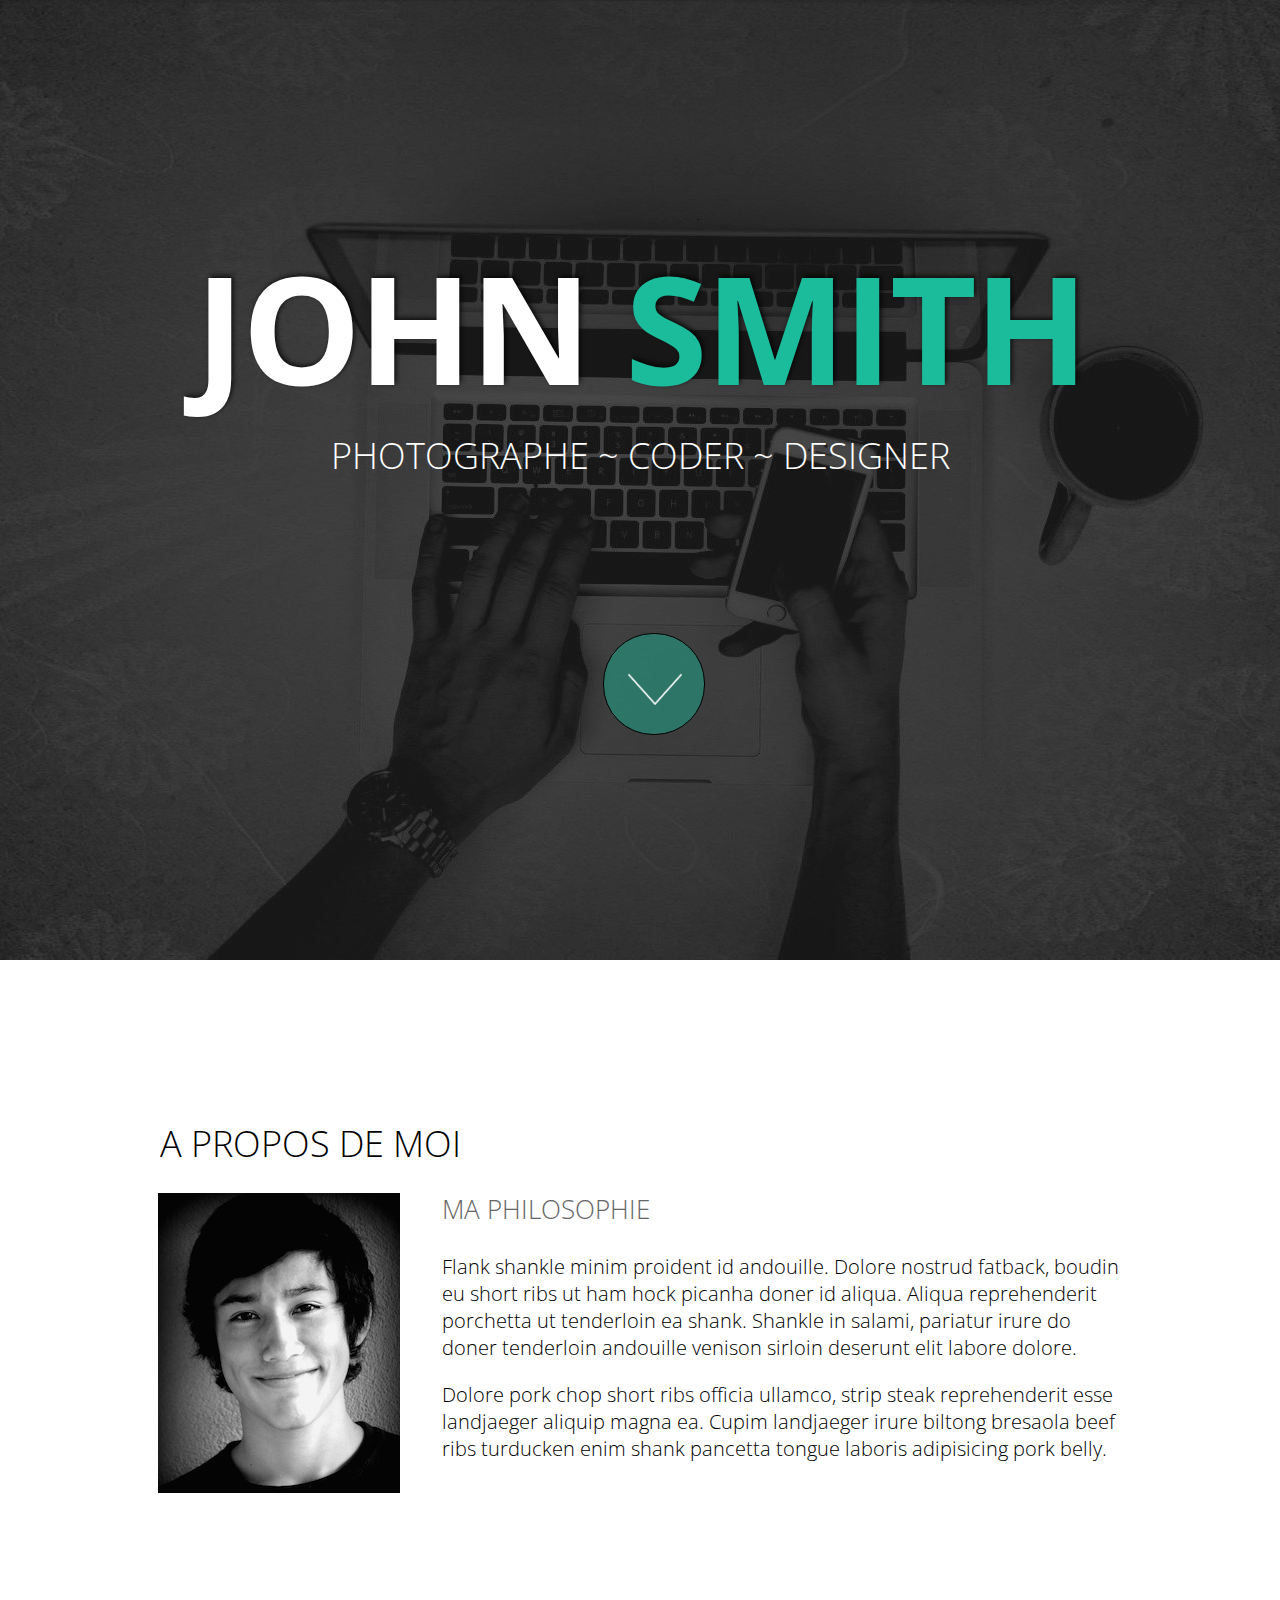
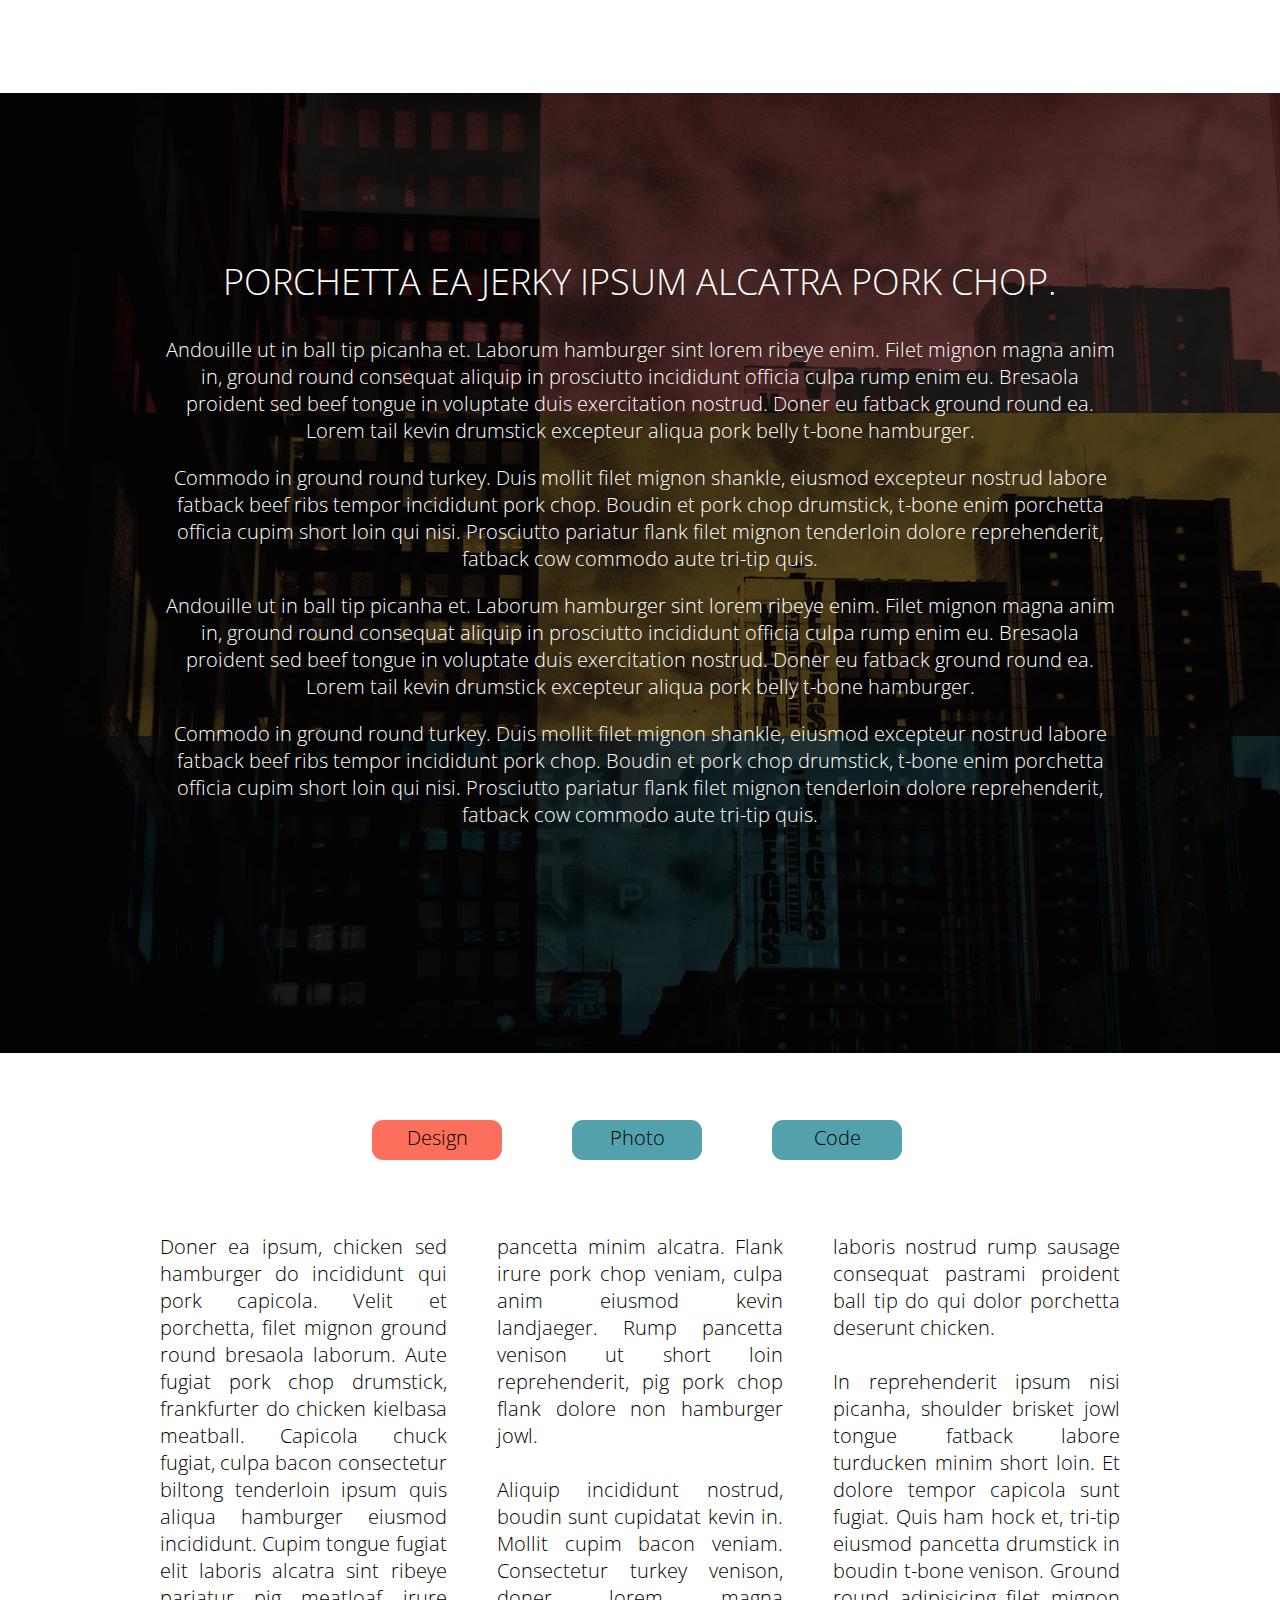
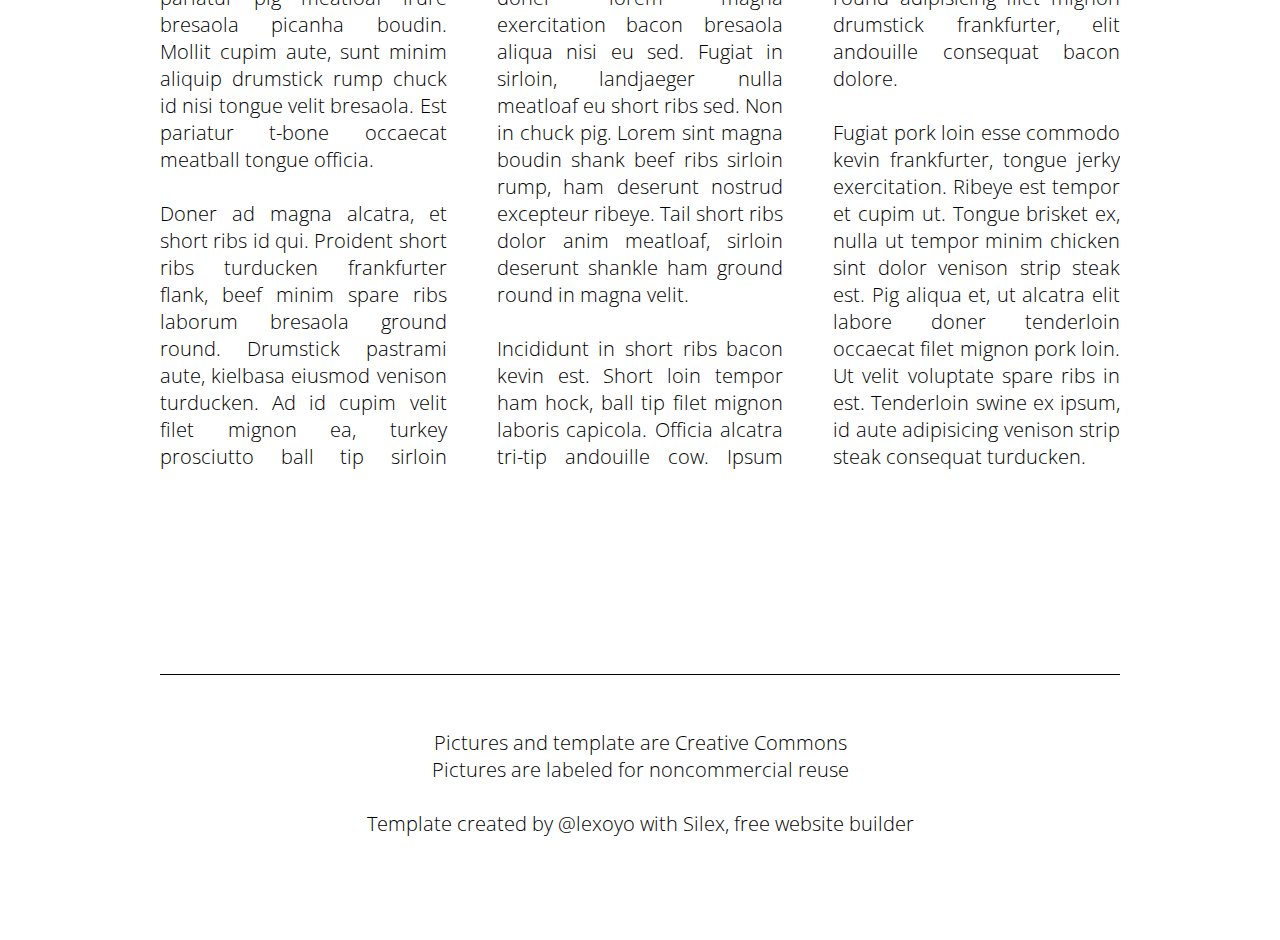
==== index.html @ bbf0ddf7 "Batch update" ====
<!DOCTYPE html><html><head>
    <meta charset="UTF-8">
    <!-- generator meta tag -->
    <!-- leave this for stats and Silex version check -->
    <meta name="generator" content="Silex v2.2.7">
    <!-- End of generator meta tag -->
    <link href="css/normalize.css" rel="stylesheet">
    <link href="css/front-end.css" rel="stylesheet">
    <script type="text/javascript" src="js/jquery.js"></script>
    <script type="text/javascript" src="js/jquery-ui.js"></script>
    <script type="text/javascript" src="js/pageable.js"></script>
    <script type="text/javascript" src="js/front-end.js"></script>

    
    
    





















    



    
    <title></title>





















































    <meta name="viewport" content="width=device-width, initial-scale=1, maximum-scale=2.2" data-silex-viewport="">












    
    <script src="js/unslider-min.js"></script>
    <link rel="stylesheet" href="css/unslider.css">
    
<!-- Silex HEAD tag do not remove -->
    <!-- End of Silex HEAD tag do not remove --><script src="js/script.js" type="text/javascript"></script><link href="css/styles.css" rel="stylesheet" type="text/css"></head>

<body class="body-initial enable-mobile silex-runtime silex-published" data-silex-type="container" style="display: none;">
    <div data-silex-type="container" class="prevent-draggable container-element editable-style silex-id-1489143154958-1 section-element">
        <div data-silex-type="container" class="editable-style silex-element-content website-width silex-id-1489143154957-0 silex-container-content container-element prevent-draggable">
            <div class="editable-style silex-id-1440793860642-0 text-element top-text" data-silex-type="text">
                <div class="silex-element-content normal">
                    <h1 style="text-align: center;" class="heading1"><span style="color: rgb(255, 255, 255);">JOHN</span> SMITH </h1>
                    <div style="text-align: center;">
                        <h2 class="heading2">Photographe ~ Coder ~ Designer </h2>
                    </div>
                </div>
            </div>
            <div class="editable-style silex-id-1440798151836-0 container-element go-down" data-silex-type="container">

                <div data-silex-type="image" class="editable-style silex-id-1484954814876-0 image-element"><img src="assets/scroll_arrow.png" class="silex-element-content"></div>
            </div>
        </div>
    </div>
    <div data-silex-type="container" class="prevent-draggable container-element editable-style silex-id-1489143327627-3 section-element">
        <div data-silex-type="container" class="editable-style silex-element-content website-width silex-id-1489143327626-2 silex-container-content container-element prevent-draggable">

            <div class="editable-style silex-id-1440798996856-3 text-element" data-silex-type="text">
                <div class="silex-element-content normal">
                    <h2 class="heading2">A propos de moi</h2>
                </div>
            </div>
            <div class="editable-style silex-id-1440798669277-2 image-element" data-silex-type="image"><img class="silex-element-content" src="assets/me.jpg">
            </div>
            <div class="editable-style silex-id-1440799193140-4 text-element" data-silex-type="text">
                <div class="silex-element-content normal">
                    <h3 class="heading3">Ma philosophie<br></h3>
                    <p class="normal">Flank shankle minim proident id andouille. Dolore nostrud fatback, boudin eu short ribs ut ham hock picanha doner id aliqua. Aliqua reprehenderit porchetta ut tenderloin ea shank. Shankle in salami, pariatur irure do doner tenderloin
                        andouille venison sirloin deserunt elit labore dolore.
                        <br>
                    </p>
                    <p class="normal"> Dolore pork chop short ribs officia ullamco, strip steak reprehenderit esse landjaeger aliquip magna ea. Cupim landjaeger irure biltong bresaola beef ribs turducken enim shank pancetta tongue laboris adipisicing pork belly.</p>
                </div>
            </div>
        </div>
    </div>
    <div data-silex-type="container" class="prevent-draggable container-element editable-style silex-id-1489143411591-5 section-element">
        <div data-silex-type="container" class="editable-style silex-element-content website-width silex-id-1489143411591-4 silex-container-content container-element prevent-draggable">
            <div class="editable-style silex-id-1440800016088-6 text-element middle-text" data-silex-type="text">
                <div class="silex-element-content normal">
                    <h2 style="text-align: center;" class="heading2">Porchetta ea jerky ipsum alcatra pork chop. <br></h2>
                    <p style="text-align: center;" class="normal">Andouille ut in ball tip picanha et. Laborum hamburger sint lorem ribeye enim. Filet mignon magna anim in, ground round consequat aliquip in prosciutto incididunt officia culpa rump enim eu. Bresaola proident sed beef tongue in voluptate
                        duis exercitation nostrud. Doner eu fatback ground round ea. Lorem tail kevin drumstick excepteur aliqua pork belly t-bone hamburger.</p>
                    <p style="text-align: center;" class="normal"></p>
                    <p style="text-align: center;" class="normal">Commodo in ground round turkey. Duis mollit filet mignon shankle, eiusmod excepteur nostrud labore fatback beef ribs tempor incididunt pork chop. Boudin et pork chop drumstick, t-bone enim porchetta officia cupim short loin qui nisi.
                        Prosciutto pariatur flank filet mignon tenderloin dolore reprehenderit, fatback cow commodo aute tri-tip quis.</p>
                    <p style="text-align: center;" class="normal">Andouille ut in ball tip picanha et. Laborum hamburger sint lorem ribeye enim. Filet mignon magna anim in, ground round consequat aliquip in prosciutto incididunt officia culpa rump enim eu. Bresaola proident sed beef tongue in voluptate
                        duis exercitation nostrud. Doner eu fatback ground round ea. Lorem tail kevin drumstick excepteur aliqua pork belly t-bone hamburger.
                    </p>
                    <p style="text-align: center;" class="normal">Commodo in ground round turkey. Duis mollit filet mignon shankle, eiusmod excepteur nostrud labore fatback beef ribs tempor incididunt pork chop. Boudin et pork chop drumstick, t-bone enim porchetta officia cupim short loin qui nisi.
                        Prosciutto pariatur flank filet mignon tenderloin dolore reprehenderit, fatback cow commodo aute tri-tip quis.</p>
                    <p class="normal" style="text-align: center;"></p>
                </div>
            </div>
        </div>
    </div>




































    <div class="silex-pages">
        <div data-silex-type="image" class="menu-button editable-style silex-id-hamburger-menu image-element page-page-1 paged-element prevent-draggable prevent-resizable"><img alt="open mobile menu" src="[data-uri]" class="silex-element-content"></div><a id="page-design" data-silex-type="page" class="page-element">Design</a><a class="page-element" data-silex-type="page" id="page-photo">Photo</a><a class="page-element" data-silex-type="page" id="page-code">Code</a></div>























































    <div data-silex-type="container" class="prevent-draggable container-element editable-style silex-id-1489143528708-7 section-element">
        <div data-silex-type="container" class="editable-style silex-element-content website-width silex-id-1489143528708-6 silex-container-content container-element prevent-draggable">
            <a href="#!page-design" class="editable-style silex-id-1440800306868-7 text-element button page-link-active" data-silex-type="text">
                <div class="silex-element-content normal">
                    <div style="text-align: center;">Design</div>
                </div>
            </a>
            <a href="#!page-photo" class="editable-style text-element button silex-id-1440800468283-8" data-silex-type="text">
                <div class="silex-element-content normal">
                    <div style="text-align: center;">Photo</div>
                </div>
            </a>
            <a href="#!page-code" class="editable-style text-element button silex-id-1440800509589-9" data-silex-type="text">
                <div class="silex-element-content normal">
                    <div style="text-align: center;">Code</div>
                </div>
            </a>
            <div class="editable-style silex-id-1440800819834-10 text-element col page-design paged-element" data-silex-type="text">
                <div class="silex-element-content normal">Doner ea ipsum, chicken sed hamburger do incididunt qui pork capicola. Velit et porchetta, filet mignon ground round bresaola laborum. Aute fugiat pork chop drumstick, frankfurter do chicken kielbasa meatball. Capicola chuck fugiat, culpa
                    bacon consectetur biltong tenderloin ipsum quis aliqua hamburger eiusmod incididunt. Cupim tongue fugiat elit laboris alcatra sint ribeye pariatur pig meatloaf irure bresaola picanha boudin. Mollit cupim aute, sunt minim aliquip drumstick
                    rump chuck id nisi tongue velit bresaola. Est pariatur t-bone occaecat meatball tongue officia.
                    <br>
                    <br>Doner ad magna alcatra, et short ribs id qui. Proident short ribs turducken frankfurter flank, beef minim spare ribs laborum bresaola ground round. Drumstick pastrami aute, kielbasa eiusmod venison turducken. Ad id cupim velit
                    filet mignon ea, turkey prosciutto ball tip sirloin pancetta minim alcatra. Flank irure pork chop veniam, culpa anim eiusmod kevin landjaeger. Rump pancetta venison ut short loin reprehenderit, pig pork chop flank dolore non hamburger
                    jowl.
                    <br>
                    <br>Aliquip incididunt nostrud, boudin sunt cupidatat kevin in. Mollit cupim bacon veniam. Consectetur turkey venison, doner lorem magna exercitation bacon bresaola aliqua nisi eu sed. Fugiat in sirloin, landjaeger nulla meatloaf eu
                    short ribs sed. Non in chuck pig. Lorem sint magna boudin shank beef ribs sirloin rump, ham deserunt nostrud excepteur ribeye. Tail short ribs dolor anim meatloaf, sirloin deserunt shankle ham ground round in magna velit.
                    <br>
                    <br>Incididunt in short ribs bacon kevin est. Short loin tempor ham hock, ball tip filet mignon laboris capicola. Officia alcatra tri-tip andouille cow. Ipsum laboris nostrud rump sausage consequat pastrami proident ball tip do qui
                    dolor porchetta deserunt chicken.
                    <br>
                    <br>In reprehenderit ipsum nisi picanha, shoulder brisket jowl tongue fatback labore turducken minim short loin. Et dolore tempor capicola sunt fugiat. Quis ham hock et, tri-tip eiusmod pancetta drumstick in boudin t-bone venison.
                    Ground round adipisicing filet mignon drumstick frankfurter, elit andouille consequat bacon dolore.
                    <br>
                    <br>Fugiat pork loin esse commodo kevin frankfurter, tongue jerky exercitation. Ribeye est tempor et cupim ut. Tongue brisket ex, nulla ut tempor minim chicken sint dolor venison strip steak est. Pig aliqua et, ut alcatra elit labore
                    doner tenderloin occaecat filet mignon pork loin. Ut velit voluptate spare ribs in est. Tenderloin swine ex ipsum, id aute adipisicing venison strip steak consequat turducken.</div>
            </div>

            <div class="editable-style text-element col silex-id-1440801309675-13 page-code paged-element paged-element-hidden" data-silex-type="text">
                <div class="silex-element-content normal">Enim pancetta pastrami ad aliqua, ullamco do bacon nisi shank in ball tip commodo cupidatat. Excepteur strip steak magna dolore t-bone labore brisket nulla tail. Landjaeger enim sed meatloaf ut salami cow shank magna ham hock venison boudin
                    capicola pancetta ad. Porchetta capicola pork belly in leberkas. Pork labore meatball, cupidatat meatloaf sausage esse pork loin. Shankle pariatur et, kielbasa pastrami swine landjaeger esse cupim fatback beef ribs ground round consequat.
                    <br>
                    <br>T-bone flank dolore capicola proident aute. Aliqua cupidatat ea, leberkas shank cow meatball. Ipsum sunt excepteur shankle doner nisi ullamco tri-tip short loin consequat strip steak in ut. Irure enim anim, pork swine ut eu bacon
                    cillum pork loin elit et. Sirloin reprehenderit ad swine sausage aute boudin in fatback in laborum pig short loin proident.
                    <br>
                    <br>Officia proident pork loin cupim do elit in veniam, adipisicing salami aute. Mollit jowl do ut chuck ball tip ea pork belly reprehenderit excepteur tenderloin. Turducken rump capicola laboris nisi shankle. Tempor capicola pig,
                    venison enim sed spare ribs minim pastrami commodo. Eiusmod adipisicing pariatur, biltong voluptate cupim aute. Salami bresaola elit ut ham hock, filet mignon velit laborum irure.
                    <br>
                    <br>
                    <br>
                    <br>Dolor prosciutto consectetur dolore nostrud boudin beef reprehenderit tail non andouille. Dolor sunt dolore, kielbasa ad swine landjaeger. Veniam tenderloin exercitation, meatball tempor est occaecat pariatur mollit rump nostrud.
                    Quis frankfurter culpa, minim alcatra prosciutto nostrud enim hamburger tail ground round lorem. Cillum fugiat lorem sirloin corned beef exercitation ex quis tenderloin reprehenderit ad frankfurter prosciutto swine cow.
                    <br>
                    <br>Ea ham in proident. Minim ipsum est ex capicola short loin ad flank pork belly. Turducken velit pig reprehenderit aliquip landjaeger pork loin deserunt magna et cillum adipisicing. Reprehenderit eu excepteur ea, tail jerky biltong
                    turkey ham hock venison pariatur ullamco esse.
                    <br>
                    <br>Sint strip steak shank, cillum tail sed ea. Proident deserunt spare ribs, ham venison jowl ribeye irure cow adipisicing shank ut esse anim capicola. In andouille shankle kielbasa. Elit aute velit, nulla flank shankle leberkas shoulder
                    t-bone cow id.
                    <br>
                    <br>
                    <br>
                </div>
            </div>
            <div data-silex-type="html" class="editable-style silex-id-1492792986749-1 html-element silex-component silex-component-slideshow silex-use-height-not-minheight page-photo paged-element">
                <div class="silex-element-content">
                    <div id="parent_1495975593816_968">
                        <!-- preview -->
                        <div class="prodotype-preview">

                            <div class="preview-text prodotype-force-size">
                                <p>~ Preview ~</p>
                            </div>
                            <figure class="slide-0">
                                <div class="slide-image prodotype-force-size">

                                    <figcaption>This is a slideshow component...</figcaption>

                                </div>
                            </figure>

                        </div>
                        <div id="id_1495975593816_968">
                            <!-- runtime -->
                            <!-- the whole slideshow -->
                            <ul class="prodotype-runtime">

                                <li>
                                    <figure class="slide-0">

                                        <div class="slide-image">

                                            <figcaption>This is a slideshow component...</figcaption>

                                        </div>

                                    </figure>
                                </li>

                                <li>
                                    <figure class="slide-1">

                                        <div class="slide-image">

                                            <figcaption>...with 2 slides!</figcaption>

                                        </div>

                                    </figure>
                                </li>

                            </ul>
                        </div>
                    </div>
                    <style type="text/css">#parent_1495975593816_968 .prodotype-preview {list-style-type: none; margin: 0; padding: 0;}#parent_1495975593816_968 .prodotype-preview .preview-text {display: flex; align-items: center; justify-content: center;}#parent_1495975593816_968 .prodotype-preview .preview-text p {z-index: 1; background-color: black; color: white;}#parent_1495975593816_968 .slide-0 .slide-image {background-image: url('assets/top-pic.jpg'); background-repeat: no-repeat; background-size: cover; background-position: 50%;}#parent_1495975593816_968 .slide-1 .slide-image {background-image: url('assets/pic2.jpg'); background-repeat: no-repeat; background-size: cover; background-position: 50%;}#parent_1495975593816_968 .slide-image {width: 100%; display: flex; justify-content: center; align-items: flex-end;}#parent_1495975593816_968 figcaption {padding: 50px; color: white; background-color: rgba(0, 0, 0, 0.5); width: 100%; text-align: center;}#parent_1495975593816_968 .unslider-nav {position: absolute; bottom: 10px; left: 0; right: 0; top: auto; margin: 0;}#parent_1495975593816_968 .unslider-nav ol {text-align: center;}#parent_1495975593816_968 .unslider-nav ol li.unslider-active {background: #fff; cursor: default; opacity: 1;}#parent_1495975593816_968 .unslider-nav ol li {display: inline-block; float: none; width: 6px; height: 6px; margin: 0 4px; padding: 3px; background: transparent; border-radius: 10px; overflow: hidden; text-indent: -999em; border: 2px solid #fff; cursor: pointer; opacity: .4;}#parent_1495975593816_968 .unslider-arrow {display: block; width: 32px; height: 32px; top: 50%; right: 16px; left: auto; margin-top: -16px; overflow: hidden; background: rgba(0, 0, 0, .2) no-repeat 50% 50%; background-image: url('[data-uri]'); background-size: 7px 11px; border-radius: 32px; text-indent: -999em; opacity: .6; transition: opacity .2s;}#parent_1495975593816_968 .unslider-arrow.prev {left: 16px; right: auto; -ms-transform: rotate(-180deg); transform: rotate(-180deg);}</style>
                    <script type="text/javascript">
                        (function() {
                            function initUnslider() {
                              // do not start in the editor (it would mess with the markup)
                              if(!$('body').hasClass('silex-runtime')) return;
                        
                              var slider = $('#id_1495975593816_968').unslider({
                                'autoplay': false,
                                'speed': 750,
                                'delay': 3000,
                                'index': 0,
                                'nav': true,
                                'animation': 'horizontal',
                                'arrows': true
                              });
                              //  Listen to slide changes
                              
                              // apply element height to the images
                              var silexElement = $('#id_1495975593816_968').closest('.editable-style');
                              var elementMinHeight = silexElement.css('height');
                              var elementWidth = silexElement.css('width');
                              $('#id_1495975593816_968 li .slide-image').css({
                                'height': elementMinHeight
                              });
                              
                          }
                            initUnslider();
                          })();
                    </script>
                </div>
            </div>
        </div>
    </div>
    <div data-silex-type="container" class="prevent-draggable container-element editable-style silex-id-1489143627408-9 section-element">
        <div data-silex-type="container" class="editable-style silex-element-content website-width silex-id-1489143627407-8 silex-container-content container-element prevent-draggable">
            <div class="editable-style silex-id-1440801730160-14 text-element" data-silex-type="text">
                <div class="silex-element-content normal">
                    <div style="text-align: center;">
                        <br>
                        <br>Pictures and template are Creative Commons
                        <br>Pictures are labeled for noncommercial reuse
                        <br>
                        <br>Template created by <a href="//lexoyo.me/">@lexoyo</a> with <a href="//www.silex.me/">Silex, free website builder</a>
                        <br>
                    </div>
                </div>
            </div>
        </div>
    </div>












</body></html>
---- css/front-end.css ----
/**
 * This file holds the basic CSS styles of Silex websites
 */

/* the body covers the whole available space */
/* the body is resized to its content size when needed in front-end.js */
body {
  min-width: 100%;
  min-height: 100%;
  position: absolute;
  transition: min-width .5s ease-out, min-height .5s ease-out; /* smooth body resize when dragging elements near the side, or when page have different size */
  font-family: Arial, sans-serif;
  font-weight: lighter;
}
body.compute-body-size-pending {
  transition: none;
  width: 0;
  height: 0;
}
/* pages */
.page-element{
  display: none;
}
.paged-element{
  display: none;
}
/* default style for silex elements */
.editable-style{
  position: absolute;
  box-sizing: content-box; /* this is needed to set the size of elements with a border (though it could be omited since this is the default value) */
}
.silex-element-content{
  overflow: hidden;
  border-radius: initial;
  width: 100%;
  height: 100%;
}
.silex-element-content {
  pointer-events: none;
}
.section-element > .silex-element-content {
  /* section have a content element, and it needs to keep pointer events
     because it container other silex elements
  */
  pointer-events: auto;
}
body.silex-runtime .silex-element-content {
  pointer-events: auto;
}
/*  needed to have the content 100% height but mess up with UI
.html-element .silex-element-content{
  position: absolute;
}
*/
.editable-style.section-element {
  position: relative;
  left: 0;
  top: 0;
  right: 0;
  padding: 15px 100px;
  margin: 5px 5px;
}
.silex-runtime .editable-style.section-element {
  padding: 0;
  margin: 0;
}
.default-site-width, /* for backward compat, FIXME: remove in a while */
.website-width {
  width: 960px;
}
.section-element .silex-container-content {
  position: relative;
  left: 0;
  top: 0;
  margin-left: auto;
  margin-right: auto;
  height: 100%;
  overflow: initial;
}
/* background */
.background{
  position: relative !important;
  left: 0 !important;
  top: 0 !important; /* !important is useful while editing */
  margin-left: auto;
  margin-right: auto;
  z-index: 1;
}
/* resize */
.editable-style.image-element .silex-element-content{
  position: absolute;
  border-radius: inherit; /* this is to follow the element's radius */
}
/* links default formatting */
.editable-style[data-silex-href]{
  cursor: pointer;
}
.text-element a, a.text-element{
  color: inherit;
  text-decoration: initial;
}
.text-element a:hover, a.text-element:hover{
  color: inherit;
  text-decoration: underline;
}
/* Remove dots surrounding links in Firefox
    because of normalize.css */
a:focus{ outline: none;}

.silex-pages .menu-button {
  display: none;
}
/* Mobile styles */
@media (max-width:480px) {
  /* hide horizontal scroll bar which appears because of residual values in css */
  html {
    overflow-x: hidden;
  }
  /* mobile hamburger menu */
  body.enable-mobile .silex-pages .menu-button {
    width: 50px;
    height: 40px;
    left: 105%;
    top: 10px;
    position: absolute;
    cursor: pointer;
    border-radius: 6px;
    display: initial;
  }

  /* mobile side bar */
  body.enable-mobile .silex-pages {
    position: fixed;
    z-index: 999999;
    width: 80%;
    height: 100%;
    background-color: #4C4C4C;
    right: 100%;
    top: 0;
    transition: right .1s ease-out;
    border-style: solid;
    border-width: 0 1px 0 0;
    border-color: #8E8E8E;
  }
  body.enable-mobile.show-mobile-menu .silex-pages {
    right: 20%;
  }
  body.enable-mobile .page-element {
    display: block;
    cursor: pointer;
    padding: 1em;
    font-size: 1.6em;
    color: #FFFFFF;
    text-overflow: ellipsis;
    white-space: nowrap;
    overflow: hidden;
  }
  body.enable-mobile .page-element.page-link-active {
    background-color: #262626;
  }
  /* elements styles */
  body.enable-mobile {
    padding: 60px 0 0 0; /* leave space for the hamburger button */
  }
  body.enable-mobile .background {
    height: initial;
    padding-bottom: 50px;
  }
  body.enable-mobile {
    min-height: 100%;
    max-width: 100%;
  }
  body.enable-mobile .editable-style,
  body.enable-mobile .background.background-initial {
    position: relative;
    top: auto;
    left: auto;
    max-width: 95%; /* less than 100% in the editor to be able to resize container */
    min-width: auto; /* this is to remove sections min-width, since section min-width is set to the witdh of its content in Element::setStyle() */
    margin-left: auto;
    margin-right: auto;
  }
  body.enable-mobile .editable-style.section-element {
    max-width: 100%; /* section bg should be 100% width because user do not need to grab the side and resize */
    padding: 0;
    margin: 0;
  }
  body.enable-mobile .container-element {
    display: flex;
    align-items: center;
    justify-content: space-around;
    flex-wrap: wrap;
  }
  /* but still hide paged elements or desktop only elements */
  .paged-element-hidden.paged-element.editable-style {
    display: none;
  }
  body.enable-mobile .editable-style.hide-on-mobile {
    display: none;
  }
  body.silex-runtime.enable-mobile .editable-style,
  body.silex-runtime.enable-mobile .background.background-initial {
    max-width: 100%;
  }
}

/**
 * prodotype components
 */
.prodotype-runtime {
  display: none;
}
body.silex-runtime .prodotype-runtime {
  display: block;
}
body.silex-runtime .prodotype-preview {
  display: none;
}
.prodotype-force-size {
  position: absolute;
  width: 100%;
  height: 100%;
}
.silex-component-button button {
  width: 100%;
}
---- css/unslider.css ----
.unslider{overflow:auto;margin:0;padding:0}.unslider-wrap{position:relative}.unslider-wrap.unslider-carousel li{float:left}.unslider-vertical>ul{height:100%}.unslider-vertical li{float:none;width:100%}.unslider-fade{position:relative}.unslider-fade .unslider-wrap li{position:absolute;left:0;top:0;right:0;z-index:8}.unslider-fade .unslider-wrap li.unslider-active{z-index:10}.unslider li,.unslider ol,.unslider ul{list-style:none;margin:0;padding:0;border:none}.unslider-arrow{position:absolute;left:20px;z-index:2;cursor:pointer}.unslider-arrow.next{left:auto;right:20px}
---- css/styles.css ----
@import url(https://fonts.googleapis.com/css?family=Open+Sans:700,300);.normal {font-family: "Open Sans", sans-serif; font-weight: 300; font-size: 20px;}.top-text .normal {color: white;}body.enable-mobile {padding: 0;}.silex-pages {display: none;}.heading1 {text-shadow: 2px -2px 5px rgba(0, 0, 0, 0.75); letter-spacing: -3px; font-size: 150px; font-weight: 700; line-height: 150px; margin-bottom: 0; text-transform: uppercase; text-rendering: optimizelegibility; color: #1ABC9C;}.heading2 {font-size: 36px; font-weight: 300; letter-spacing: -1; text-rendering: optimizelegibility; text-transform: uppercase;}.heading3 {font-size: 26px; font-weight: 300; text-rendering: optimizelegibility; text-transform: uppercase; color: #666666;}.go-down {cursor: pointer;}body .top-pic {left: 0; right: 0; width: auto;}.arrow .normal {font-size: 110px; line-height: 15px; color: white;}.middle-text .normal {color: white;}.button {color: white; line-height: 35px;}.button.page-link-active {background-color: #FC6F5C;}.col>div {columns: 3; column-gap: 50px; -moz-columns: 2; -moz-column-gap: 50px; -webkit-columns: 3; -webkit-column-gap: 50px; text-align: justify;}
.body-initial {background-color: rgb(255, 255, 255);}.silex-id-1489143154958-1 {top: 100px; left: NaNpx; background-image: url('../assets/top-pic.jpg'); background-position: center center; background-size: cover; background-repeat: no-repeat; background-color: rgba(51,51,51,1);}.silex-id-1489143154957-0 {min-height: 960px; background-color: transparent;}@media only screen and (max-width: 480px), only screen and (max-device-width: 480px) {.silex-id-1489143154957-0 {top: 0px; left: 12px; width: 445px; min-height: 960px;}}.silex-id-1440793860642-0 {width: 960px; top: 151px; left: 0px; background-color: transparent; border-top-left-radius: 5px; border-top-right-radius: 5px; border-bottom-right-radius: 5px; border-bottom-left-radius: 5px; border-top-width: 0px; border-right-width: 0px; border-bottom-width: 0px; border-left-width: 0px; border-top-style: solid; border-right-style: solid; border-bottom-style: solid; border-left-style: solid; min-height: 394px;}@media only screen and (max-width: 480px), only screen and (max-device-width: 480px) {.silex-id-1440793860642-0 {top: 75px; left: 11px; width: 423px; min-height: 558px;}}.silex-id-1440798151836-0 {width: 100px; top: 633px; left: 443px; background-color: rgba(26, 188, 156, 0.447059); border-top-left-radius: 50px; border-top-right-radius: 50px; border-bottom-right-radius: 50px; border-bottom-left-radius: 50px; border-top-width: 1px; border-right-width: 1px; border-bottom-width: 1px; border-left-width: 1px; border-top-style: solid; border-right-style: solid; border-bottom-style: solid; border-left-style: solid; border-top-color: rgb(0, 0, 0); border-right-color: rgb(0, 0, 0); border-bottom-color: rgb(0, 0, 0); border-left-color: rgb(0, 0, 0); min-height: 100px;}.silex-id-1484954814876-0 {min-height: 33px; width: 54px; top: 38px; left: 24px;}.silex-id-1489143327627-3 {top: 960px; left: 0px; background-color: transparent;}@media only screen and (max-width: 480px), only screen and (max-device-width: 480px) {.silex-id-1489143327627-3 {top: 1020px; left: 0px;}}.silex-id-1489143327626-2 {min-height: 733px; background-color: transparent;}@media only screen and (max-width: 480px), only screen and (max-device-width: 480px) {.silex-id-1489143327626-2 {min-height: 1014px;}}.silex-id-1440798996856-3 {width: 489px; top: 129px; left: 0px; min-height: 94px;}.silex-id-1440798669277-2 {width: 242px; top: 233px; left: -2px; min-height: 300px;}.silex-id-1440799193140-4 {width: 678px; top: 205px; left: 282px; min-height: 347px;}.silex-id-1489143411591-5 {top: 1473px; left: 0px; background-color: rgba(51,51,51,1); background-image: url('../assets/pic2.jpg');}.silex-id-1489143411591-4 {min-height: 960px; background-color: transparent;}.silex-id-1440800016088-6 {width: 960px; top: 134px; left: 0px; min-height: 621px;}.silex-id-1489143528708-7 {top: 6637px; left: 0px;}@media only screen and (max-width: 480px), only screen and (max-device-width: 480px) {.silex-id-1489143528708-7 {top: 3293px; left: 0px;}}.silex-id-1489143528708-6 {min-height: 1163px; background-color: rgb(255, 255, 255);}@media only screen and (max-width: 480px), only screen and (max-device-width: 480px) {.silex-id-1489143528708-6 {min-height: 2771px;}}.silex-id-1440800306868-7 {width: 130px; top: 67px; left: 212px; background-color: rgb(83, 161, 173); border-top-left-radius: 11px; border-top-right-radius: 11px; border-bottom-right-radius: 11px; border-bottom-left-radius: 11px; min-height: 40px;}.silex-id-1440800468283-8 {width: 130px; top: 67px; left: 412px; background-color: rgb(83, 161, 173); border-top-left-radius: 11px; border-top-right-radius: 11px; border-bottom-right-radius: 11px; border-bottom-left-radius: 11px; min-height: 40px;}.silex-id-1440800509589-9 {width: 130px; top: 67px; left: 612px; background-color: rgb(83, 161, 173); border-top-left-radius: 11px; border-top-right-radius: 11px; border-bottom-right-radius: 11px; border-bottom-left-radius: 11px; min-height: 40px;}.silex-id-1440800819834-10 {width: 960px; top: 180px; left: 0px; min-height: 960px;}.silex-id-1440801309675-13 {width: 960px; top: 180px; left: 0px; min-height: 960px;}@media only screen and (max-width: 480px), only screen and (max-device-width: 480px) {.silex-id-1440801309675-13 {top: 195px; left: 11px; width: 423px; min-height: 2525px;}}.silex-id-1492792986749-1 {height: 979px; width: 960px; background-color: transparent; top: 162px; left: 0px;}.silex-id-1489143627408-9 {top: 6637px; left: 0px;}.silex-id-1489143627407-8 {min-height: 324px; background-color: rgb(255, 255, 255);}.silex-id-1440801730160-14 {width: 960px; top: 58px; left: 0px; border-top-width: 1px; border-right-width: 0px; border-bottom-width: 0px; border-left-width: 0px; border-top-style: solid; border-right-style: solid; border-bottom-style: solid; border-left-style: solid; min-height: 218.25px;}body {display: initial !important;}
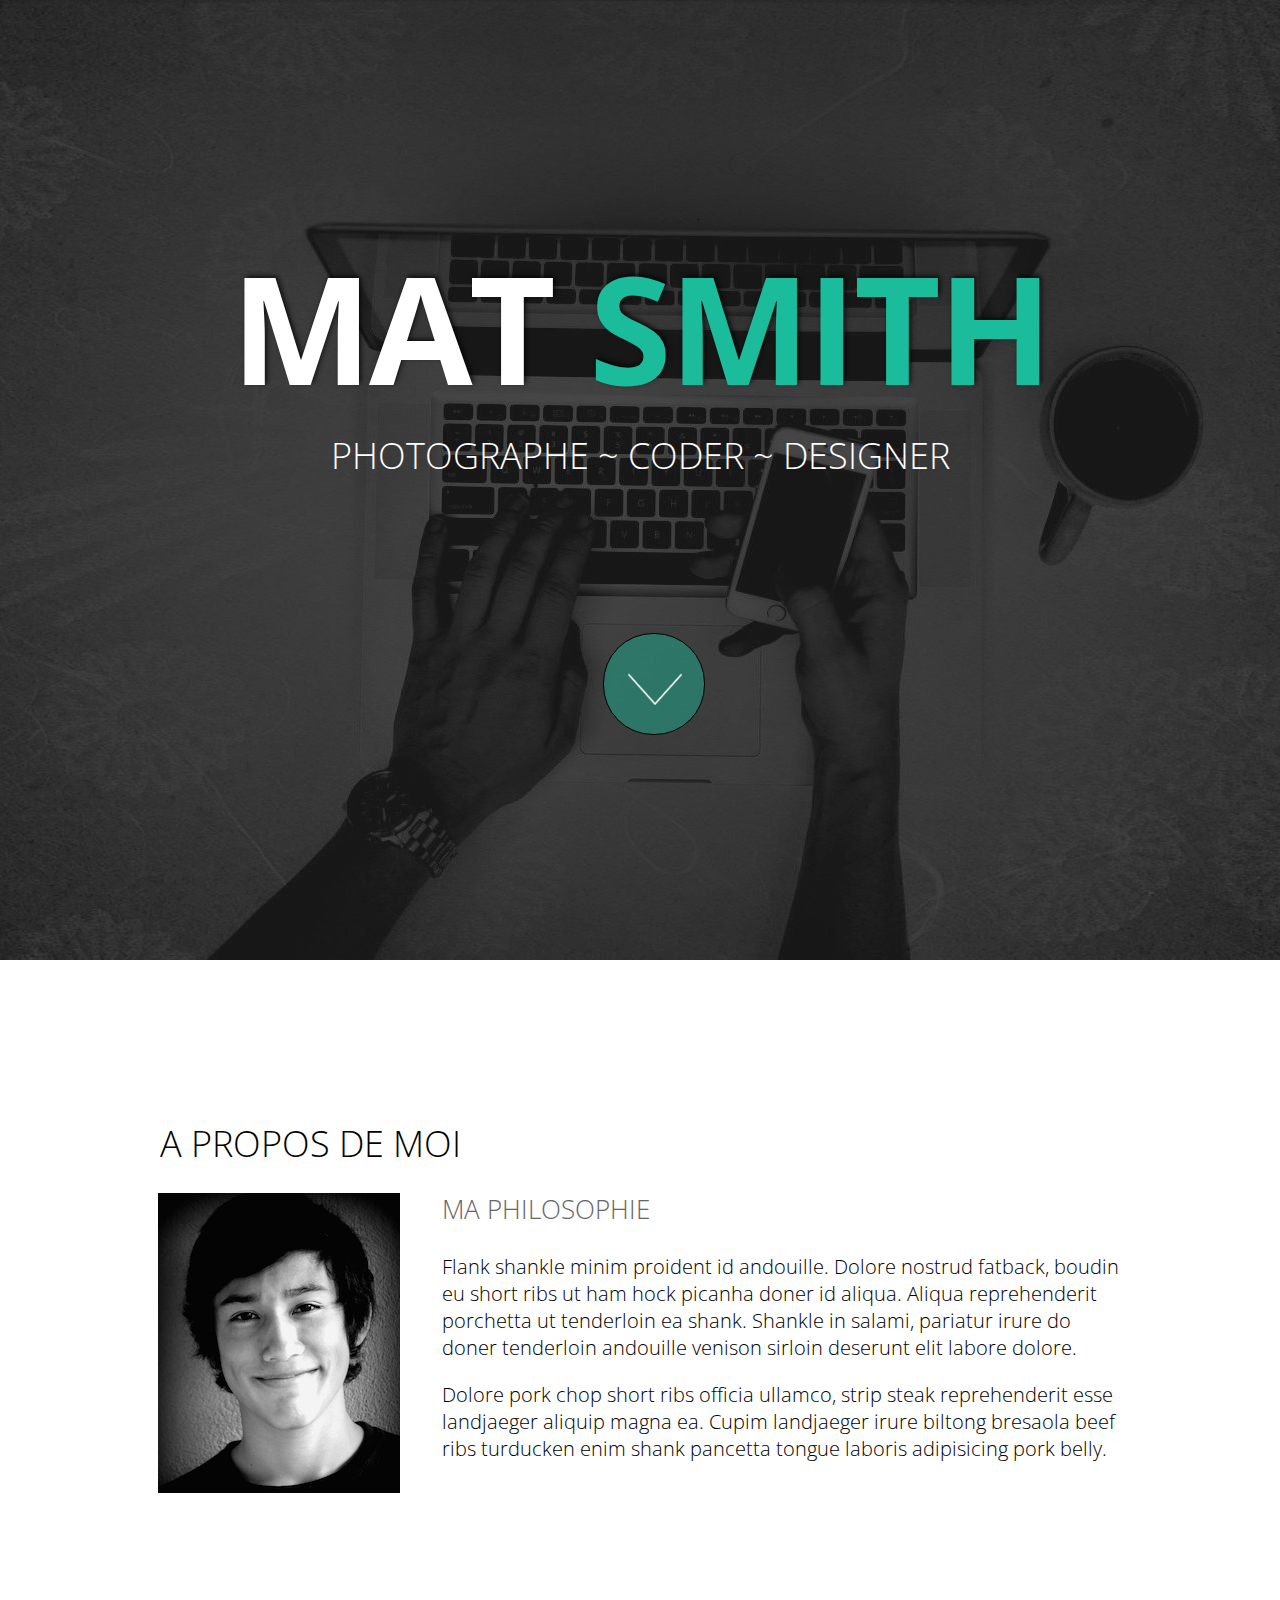
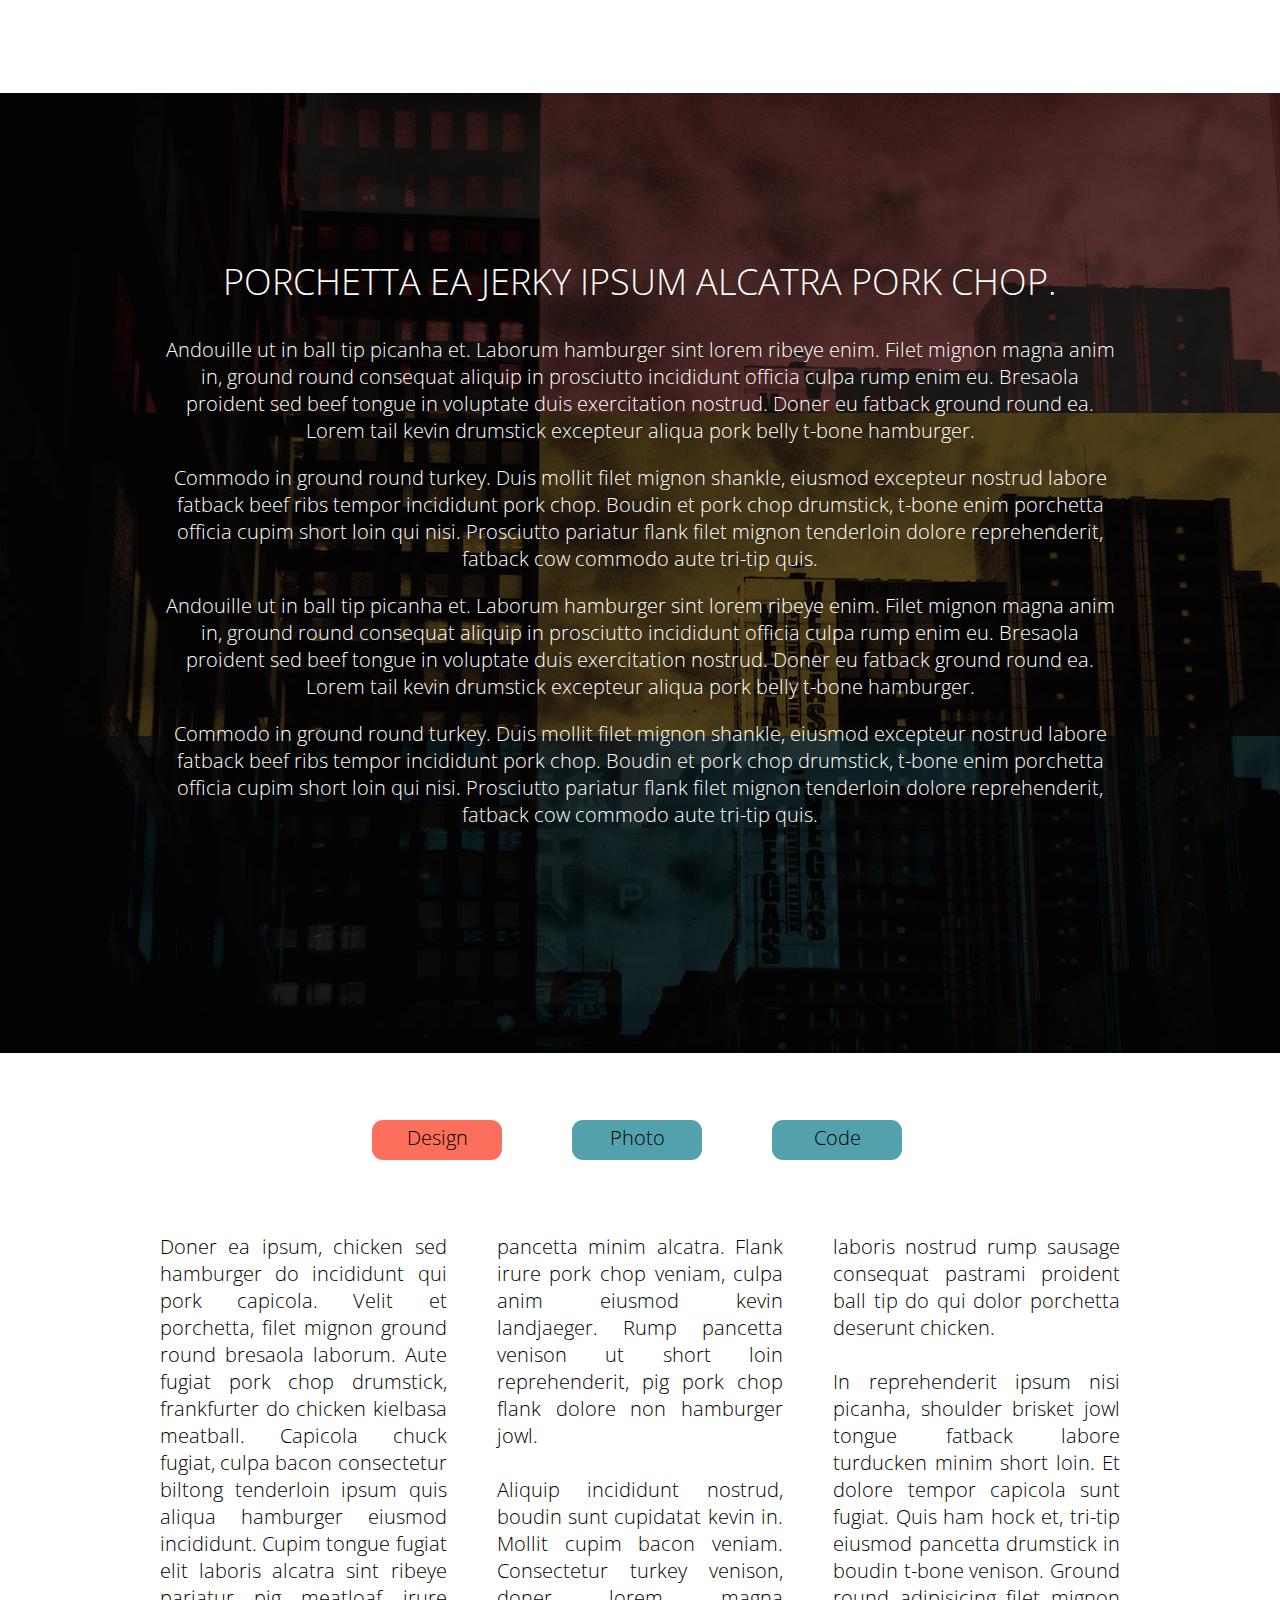
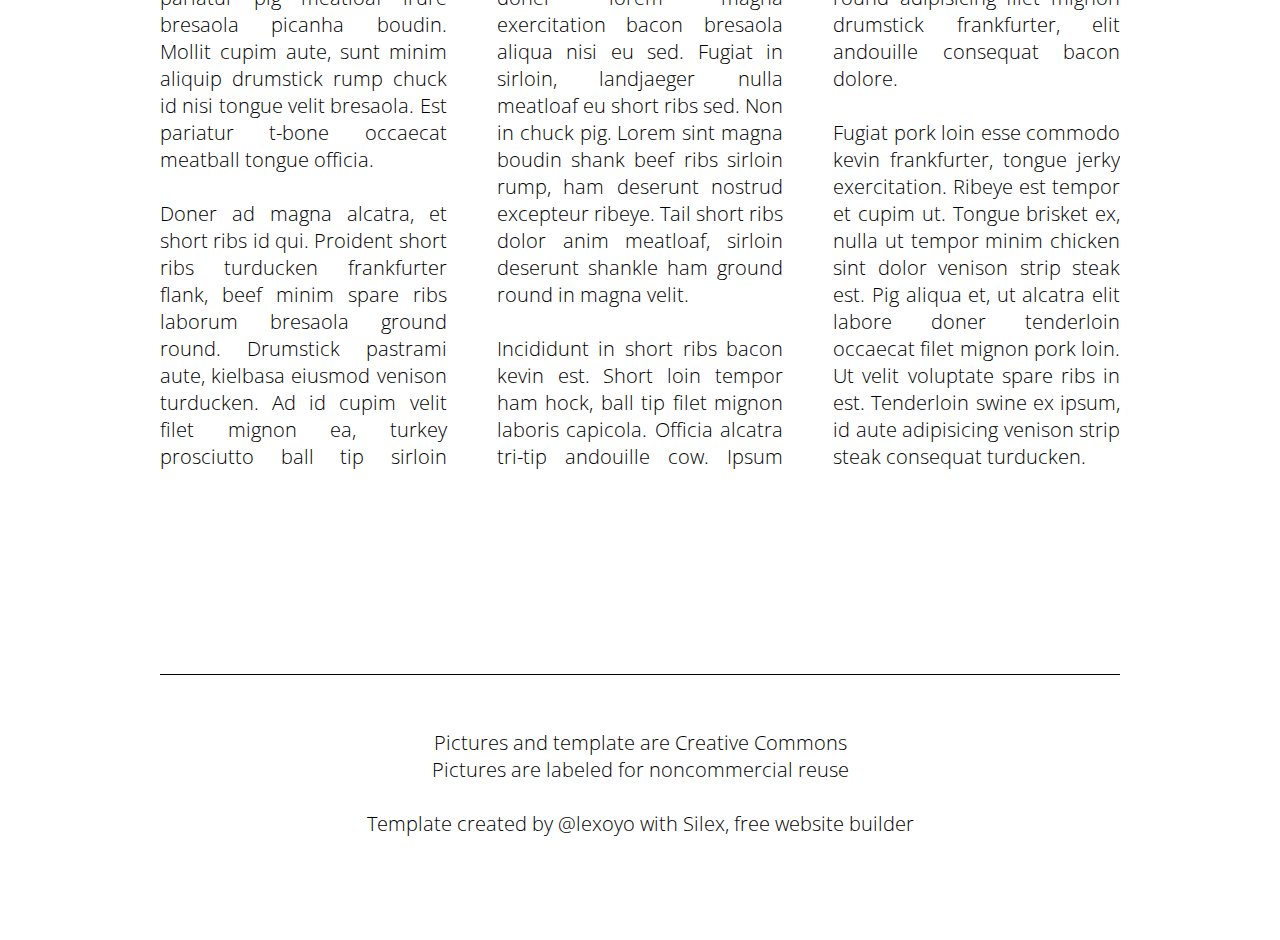
==== commit 662bc517: "Batch update" ====
--- a/index.html
+++ b/index.html
@@ -119,7 +119,7 @@
         <div data-silex-type="container" class="editable-style silex-element-content website-width silex-id-1489143154957-0 silex-container-content container-element prevent-draggable">
             <div class="editable-style silex-id-1440793860642-0 text-element top-text" data-silex-type="text">
                 <div class="silex-element-content normal">
-                    <h1 style="text-align: center;" class="heading1"><span style="color: rgb(255, 255, 255);">JOHN</span> SMITH </h1>
+                    <h1 style="text-align: center;" class="heading1"><span style="color: rgb(255, 255, 255);">Mat</span> SMITH </h1>
                     <div style="text-align: center;">
                         <h2 class="heading2">Photographe ~ Coder ~ Designer </h2>
                     </div>
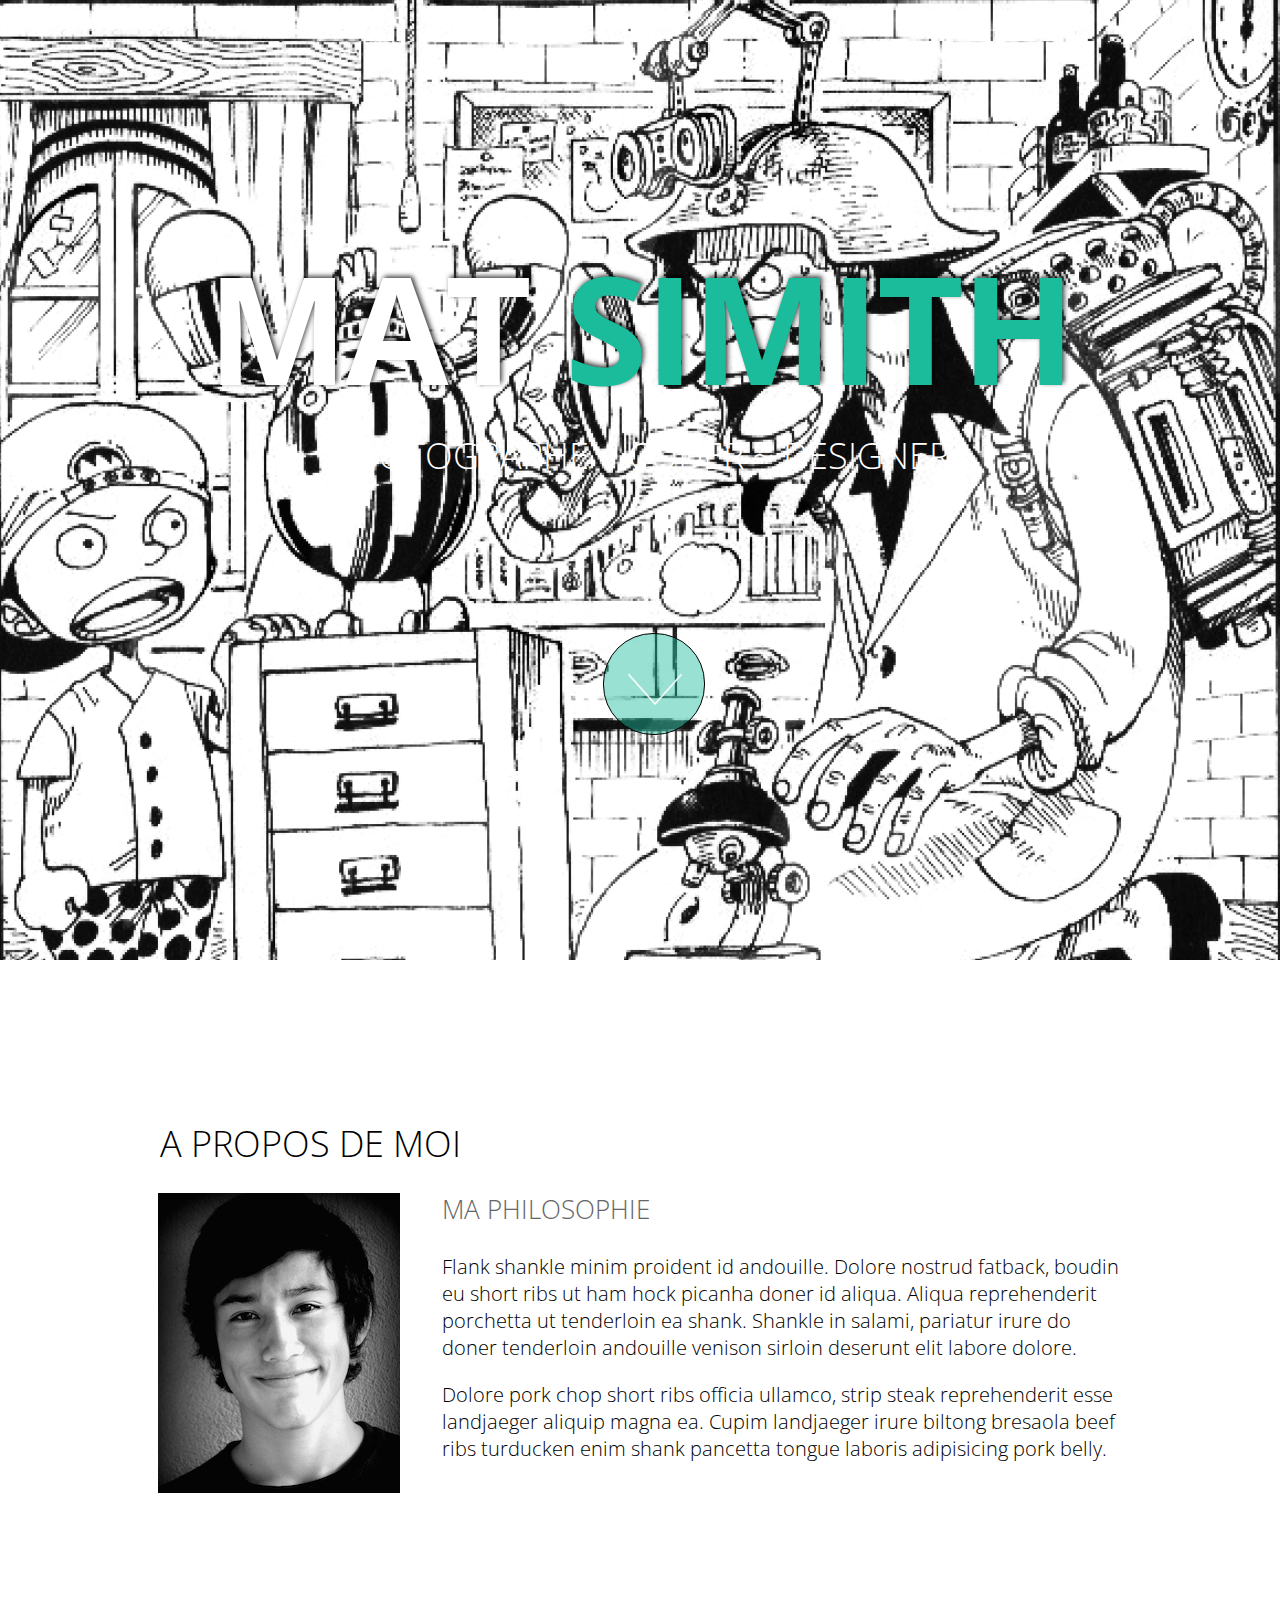
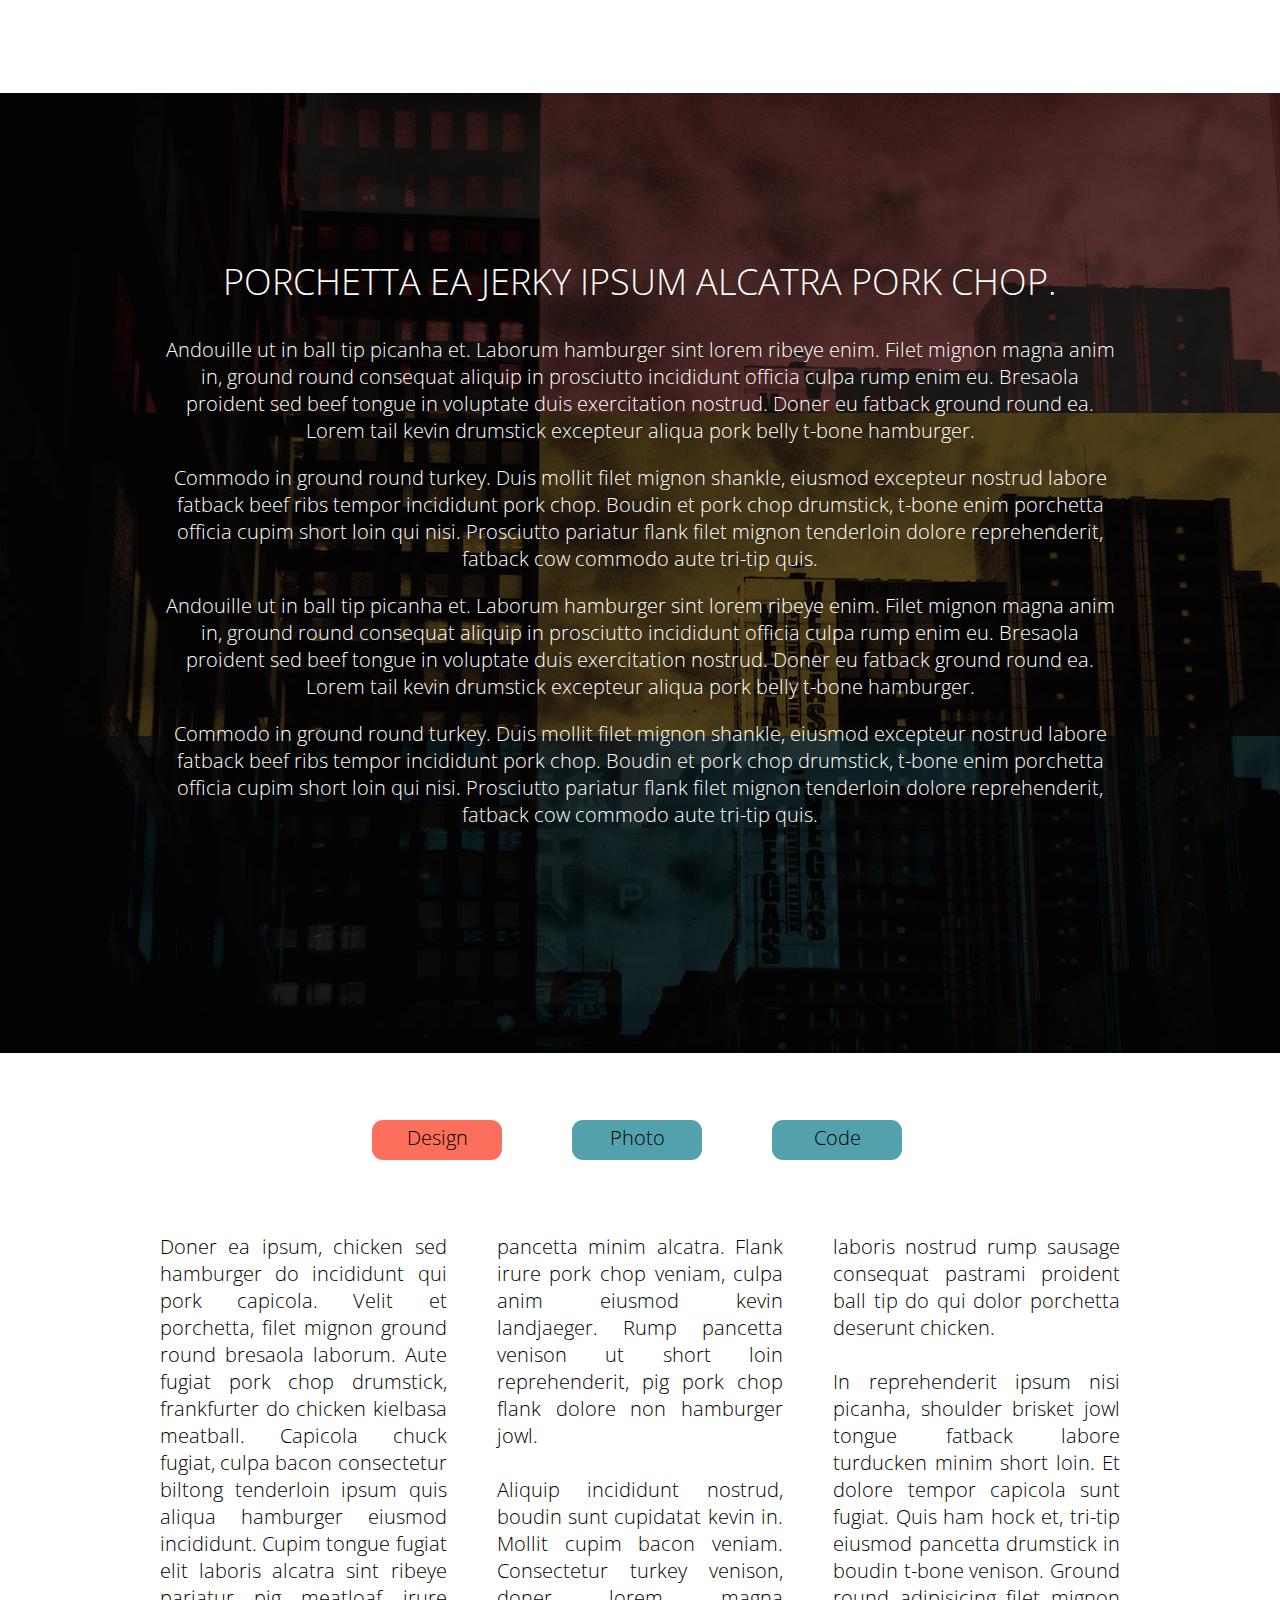
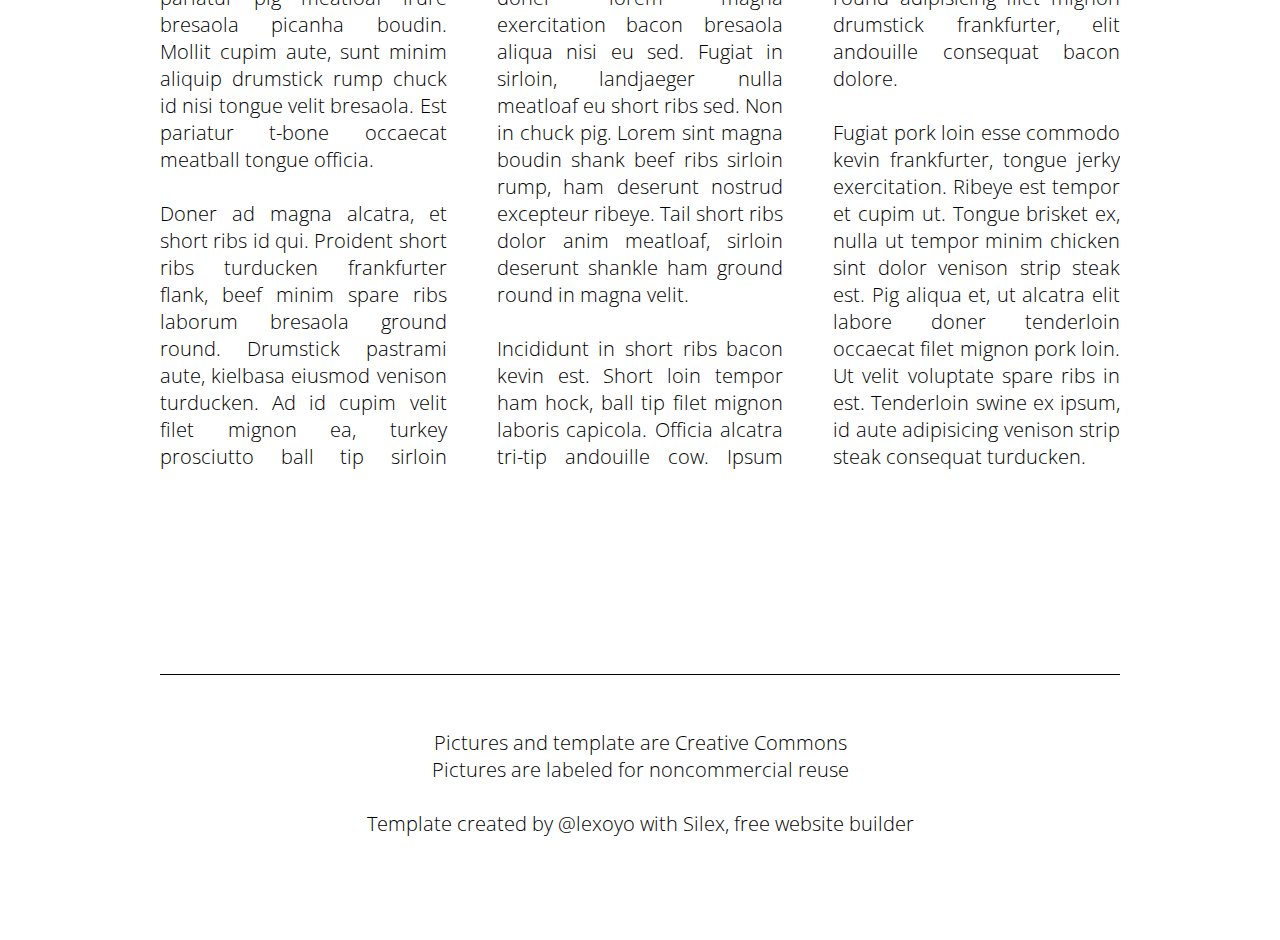
==== commit a5bfabf8: "Batch update" ====
--- a/index.html
+++ b/index.html
@@ -119,7 +119,7 @@
         <div data-silex-type="container" class="editable-style silex-element-content website-width silex-id-1489143154957-0 silex-container-content container-element prevent-draggable">
             <div class="editable-style silex-id-1440793860642-0 text-element top-text" data-silex-type="text">
                 <div class="silex-element-content normal">
-                    <h1 style="text-align: center;" class="heading1"><span style="color: rgb(255, 255, 255);">Mat</span> SMITH </h1>
+                    <h1 style="text-align: center;" class="heading1"><span style="color: rgb(255, 255, 255);">Mat</span> SiMITH </h1>
                     <div style="text-align: center;">
                         <h2 class="heading2">Photographe ~ Coder ~ Designer </h2>
                     </div>
--- a/css/styles.css
+++ b/css/styles.css
@@ -1,3 +1,3 @@
 
 @import url(https://fonts.googleapis.com/css?family=Open+Sans:700,300);.normal {font-family: "Open Sans", sans-serif; font-weight: 300; font-size: 20px;}.top-text .normal {color: white;}body.enable-mobile {padding: 0;}.silex-pages {display: none;}.heading1 {text-shadow: 2px -2px 5px rgba(0, 0, 0, 0.75); letter-spacing: -3px; font-size: 150px; font-weight: 700; line-height: 150px; margin-bottom: 0; text-transform: uppercase; text-rendering: optimizelegibility; color: #1ABC9C;}.heading2 {font-size: 36px; font-weight: 300; letter-spacing: -1; text-rendering: optimizelegibility; text-transform: uppercase;}.heading3 {font-size: 26px; font-weight: 300; text-rendering: optimizelegibility; text-transform: uppercase; color: #666666;}.go-down {cursor: pointer;}body .top-pic {left: 0; right: 0; width: auto;}.arrow .normal {font-size: 110px; line-height: 15px; color: white;}.middle-text .normal {color: white;}.button {color: white; line-height: 35px;}.button.page-link-active {background-color: #FC6F5C;}.col>div {columns: 3; column-gap: 50px; -moz-columns: 2; -moz-column-gap: 50px; -webkit-columns: 3; -webkit-column-gap: 50px; text-align: justify;}
-.body-initial {background-color: rgb(255, 255, 255);}.silex-id-1489143154958-1 {top: 100px; left: NaNpx; background-image: url('../assets/top-pic.jpg'); background-position: center center; background-size: cover; background-repeat: no-repeat; background-color: rgba(51,51,51,1);}.silex-id-1489143154957-0 {min-height: 960px; background-color: transparent;}@media only screen and (max-width: 480px), only screen and (max-device-width: 480px) {.silex-id-1489143154957-0 {top: 0px; left: 12px; width: 445px; min-height: 960px;}}.silex-id-1440793860642-0 {width: 960px; top: 151px; left: 0px; background-color: transparent; border-top-left-radius: 5px; border-top-right-radius: 5px; border-bottom-right-radius: 5px; border-bottom-left-radius: 5px; border-top-width: 0px; border-right-width: 0px; border-bottom-width: 0px; border-left-width: 0px; border-top-style: solid; border-right-style: solid; border-bottom-style: solid; border-left-style: solid; min-height: 394px;}@media only screen and (max-width: 480px), only screen and (max-device-width: 480px) {.silex-id-1440793860642-0 {top: 75px; left: 11px; width: 423px; min-height: 558px;}}.silex-id-1440798151836-0 {width: 100px; top: 633px; left: 443px; background-color: rgba(26, 188, 156, 0.447059); border-top-left-radius: 50px; border-top-right-radius: 50px; border-bottom-right-radius: 50px; border-bottom-left-radius: 50px; border-top-width: 1px; border-right-width: 1px; border-bottom-width: 1px; border-left-width: 1px; border-top-style: solid; border-right-style: solid; border-bottom-style: solid; border-left-style: solid; border-top-color: rgb(0, 0, 0); border-right-color: rgb(0, 0, 0); border-bottom-color: rgb(0, 0, 0); border-left-color: rgb(0, 0, 0); min-height: 100px;}.silex-id-1484954814876-0 {min-height: 33px; width: 54px; top: 38px; left: 24px;}.silex-id-1489143327627-3 {top: 960px; left: 0px; background-color: transparent;}@media only screen and (max-width: 480px), only screen and (max-device-width: 480px) {.silex-id-1489143327627-3 {top: 1020px; left: 0px;}}.silex-id-1489143327626-2 {min-height: 733px; background-color: transparent;}@media only screen and (max-width: 480px), only screen and (max-device-width: 480px) {.silex-id-1489143327626-2 {min-height: 1014px;}}.silex-id-1440798996856-3 {width: 489px; top: 129px; left: 0px; min-height: 94px;}.silex-id-1440798669277-2 {width: 242px; top: 233px; left: -2px; min-height: 300px;}.silex-id-1440799193140-4 {width: 678px; top: 205px; left: 282px; min-height: 347px;}.silex-id-1489143411591-5 {top: 1473px; left: 0px; background-color: rgba(51,51,51,1); background-image: url('../assets/pic2.jpg');}.silex-id-1489143411591-4 {min-height: 960px; background-color: transparent;}.silex-id-1440800016088-6 {width: 960px; top: 134px; left: 0px; min-height: 621px;}.silex-id-1489143528708-7 {top: 6637px; left: 0px;}@media only screen and (max-width: 480px), only screen and (max-device-width: 480px) {.silex-id-1489143528708-7 {top: 3293px; left: 0px;}}.silex-id-1489143528708-6 {min-height: 1163px; background-color: rgb(255, 255, 255);}@media only screen and (max-width: 480px), only screen and (max-device-width: 480px) {.silex-id-1489143528708-6 {min-height: 2771px;}}.silex-id-1440800306868-7 {width: 130px; top: 67px; left: 212px; background-color: rgb(83, 161, 173); border-top-left-radius: 11px; border-top-right-radius: 11px; border-bottom-right-radius: 11px; border-bottom-left-radius: 11px; min-height: 40px;}.silex-id-1440800468283-8 {width: 130px; top: 67px; left: 412px; background-color: rgb(83, 161, 173); border-top-left-radius: 11px; border-top-right-radius: 11px; border-bottom-right-radius: 11px; border-bottom-left-radius: 11px; min-height: 40px;}.silex-id-1440800509589-9 {width: 130px; top: 67px; left: 612px; background-color: rgb(83, 161, 173); border-top-left-radius: 11px; border-top-right-radius: 11px; border-bottom-right-radius: 11px; border-bottom-left-radius: 11px; min-height: 40px;}.silex-id-1440800819834-10 {width: 960px; top: 180px; left: 0px; min-height: 960px;}.silex-id-1440801309675-13 {width: 960px; top: 180px; left: 0px; min-height: 960px;}@media only screen and (max-width: 480px), only screen and (max-device-width: 480px) {.silex-id-1440801309675-13 {top: 195px; left: 11px; width: 423px; min-height: 2525px;}}.silex-id-1492792986749-1 {height: 979px; width: 960px; background-color: transparent; top: 162px; left: 0px;}.silex-id-1489143627408-9 {top: 6637px; left: 0px;}.silex-id-1489143627407-8 {min-height: 324px; background-color: rgb(255, 255, 255);}.silex-id-1440801730160-14 {width: 960px; top: 58px; left: 0px; border-top-width: 1px; border-right-width: 0px; border-bottom-width: 0px; border-left-width: 0px; border-top-style: solid; border-right-style: solid; border-bottom-style: solid; border-left-style: solid; min-height: 218.25px;}body {display: initial !important;}
+.body-initial {background-color: rgb(255, 255, 255);}.silex-id-1489143154958-1 {top: 100px; left: NaNpx; background-image: url('../assets/jouets-dangereuxx.png'); background-position: center center; background-size: cover; background-repeat: no-repeat; background-color: rgba(51,51,51,1);}.silex-id-1489143154957-0 {min-height: 960px; background-color: transparent;}@media only screen and (max-width: 480px), only screen and (max-device-width: 480px) {.silex-id-1489143154957-0 {top: 0px; left: 12px; width: 445px; min-height: 960px;}}.silex-id-1440793860642-0 {width: 960px; top: 151px; left: 0px; background-color: transparent; border-top-left-radius: 5px; border-top-right-radius: 5px; border-bottom-right-radius: 5px; border-bottom-left-radius: 5px; border-top-width: 0px; border-right-width: 0px; border-bottom-width: 0px; border-left-width: 0px; border-top-style: solid; border-right-style: solid; border-bottom-style: solid; border-left-style: solid; min-height: 394px;}@media only screen and (max-width: 480px), only screen and (max-device-width: 480px) {.silex-id-1440793860642-0 {top: 75px; left: 11px; width: 423px; min-height: 558px;}}.silex-id-1440798151836-0 {width: 100px; top: 633px; left: 443px; background-color: rgba(26, 188, 156, 0.447059); border-top-left-radius: 50px; border-top-right-radius: 50px; border-bottom-right-radius: 50px; border-bottom-left-radius: 50px; border-top-width: 1px; border-right-width: 1px; border-bottom-width: 1px; border-left-width: 1px; border-top-style: solid; border-right-style: solid; border-bottom-style: solid; border-left-style: solid; border-top-color: rgb(0, 0, 0); border-right-color: rgb(0, 0, 0); border-bottom-color: rgb(0, 0, 0); border-left-color: rgb(0, 0, 0); min-height: 100px;}.silex-id-1484954814876-0 {min-height: 33px; width: 54px; top: 38px; left: 24px;}.silex-id-1489143327627-3 {top: 960px; left: 0px; background-color: transparent;}@media only screen and (max-width: 480px), only screen and (max-device-width: 480px) {.silex-id-1489143327627-3 {top: 1020px; left: 0px;}}.silex-id-1489143327626-2 {min-height: 733px; background-color: transparent;}@media only screen and (max-width: 480px), only screen and (max-device-width: 480px) {.silex-id-1489143327626-2 {min-height: 1014px;}}.silex-id-1440798996856-3 {width: 489px; top: 129px; left: 0px; min-height: 94px;}.silex-id-1440798669277-2 {width: 242px; top: 233px; left: -2px; min-height: 300px;}.silex-id-1440799193140-4 {width: 678px; top: 205px; left: 282px; min-height: 347px;}.silex-id-1489143411591-5 {top: 1473px; left: 0px; background-color: rgba(51,51,51,1); background-image: url('../assets/pic2.jpg');}.silex-id-1489143411591-4 {min-height: 960px; background-color: transparent;}.silex-id-1440800016088-6 {width: 960px; top: 134px; left: 0px; min-height: 621px;}.silex-id-1489143528708-7 {top: 6637px; left: 0px;}@media only screen and (max-width: 480px), only screen and (max-device-width: 480px) {.silex-id-1489143528708-7 {top: 3293px; left: 0px;}}.silex-id-1489143528708-6 {min-height: 1163px; background-color: rgb(255, 255, 255);}@media only screen and (max-width: 480px), only screen and (max-device-width: 480px) {.silex-id-1489143528708-6 {min-height: 2771px;}}.silex-id-1440800306868-7 {width: 130px; top: 67px; left: 212px; background-color: rgb(83, 161, 173); border-top-left-radius: 11px; border-top-right-radius: 11px; border-bottom-right-radius: 11px; border-bottom-left-radius: 11px; min-height: 40px;}.silex-id-1440800468283-8 {width: 130px; top: 67px; left: 412px; background-color: rgb(83, 161, 173); border-top-left-radius: 11px; border-top-right-radius: 11px; border-bottom-right-radius: 11px; border-bottom-left-radius: 11px; min-height: 40px;}.silex-id-1440800509589-9 {width: 130px; top: 67px; left: 612px; background-color: rgb(83, 161, 173); border-top-left-radius: 11px; border-top-right-radius: 11px; border-bottom-right-radius: 11px; border-bottom-left-radius: 11px; min-height: 40px;}.silex-id-1440800819834-10 {width: 960px; top: 180px; left: 0px; min-height: 960px;}.silex-id-1440801309675-13 {width: 960px; top: 180px; left: 0px; min-height: 960px;}@media only screen and (max-width: 480px), only screen and (max-device-width: 480px) {.silex-id-1440801309675-13 {top: 195px; left: 11px; width: 423px; min-height: 2525px;}}.silex-id-1492792986749-1 {height: 979px; width: 960px; background-color: transparent; top: 162px; left: 0px;}.silex-id-1489143627408-9 {top: 6637px; left: 0px;}.silex-id-1489143627407-8 {min-height: 324px; background-color: rgb(255, 255, 255);}.silex-id-1440801730160-14 {width: 960px; top: 58px; left: 0px; border-top-width: 1px; border-right-width: 0px; border-bottom-width: 0px; border-left-width: 0px; border-top-style: solid; border-right-style: solid; border-bottom-style: solid; border-left-style: solid; min-height: 218.25px;}body {display: initial !important;}
